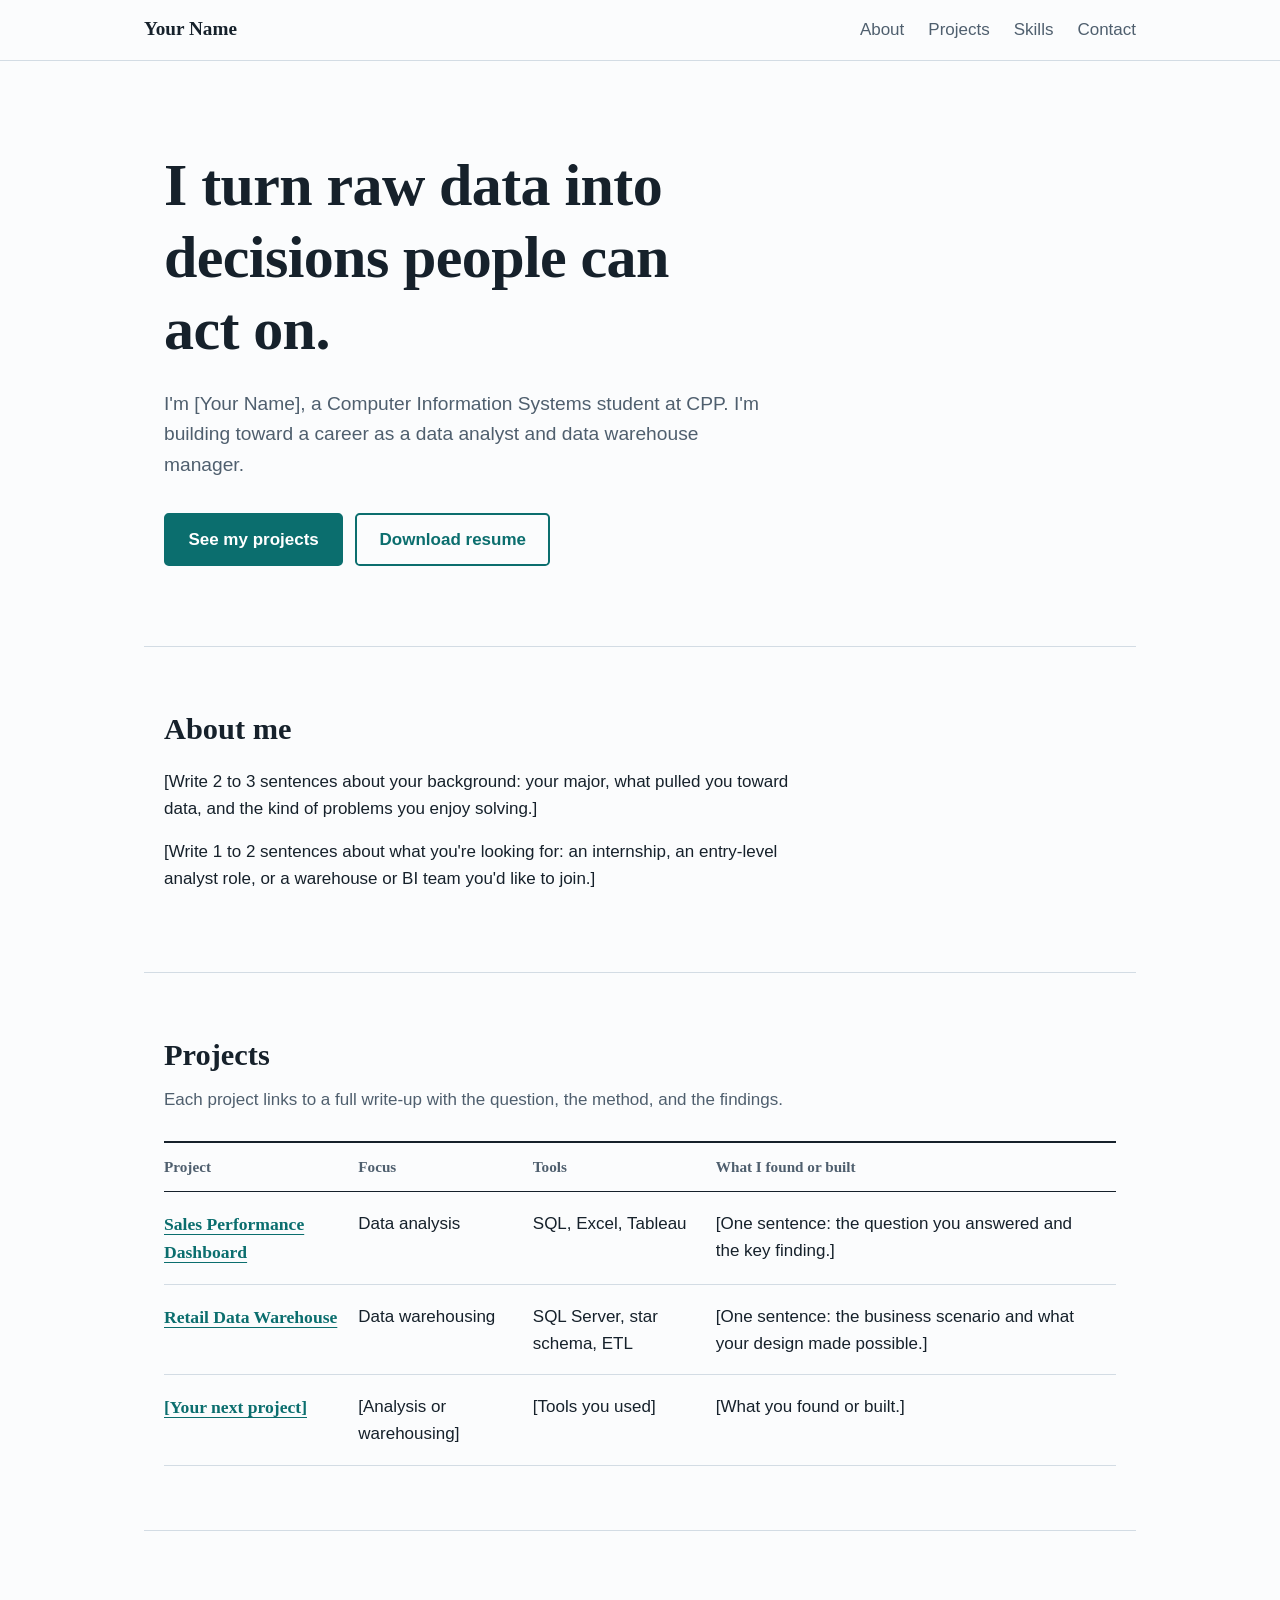
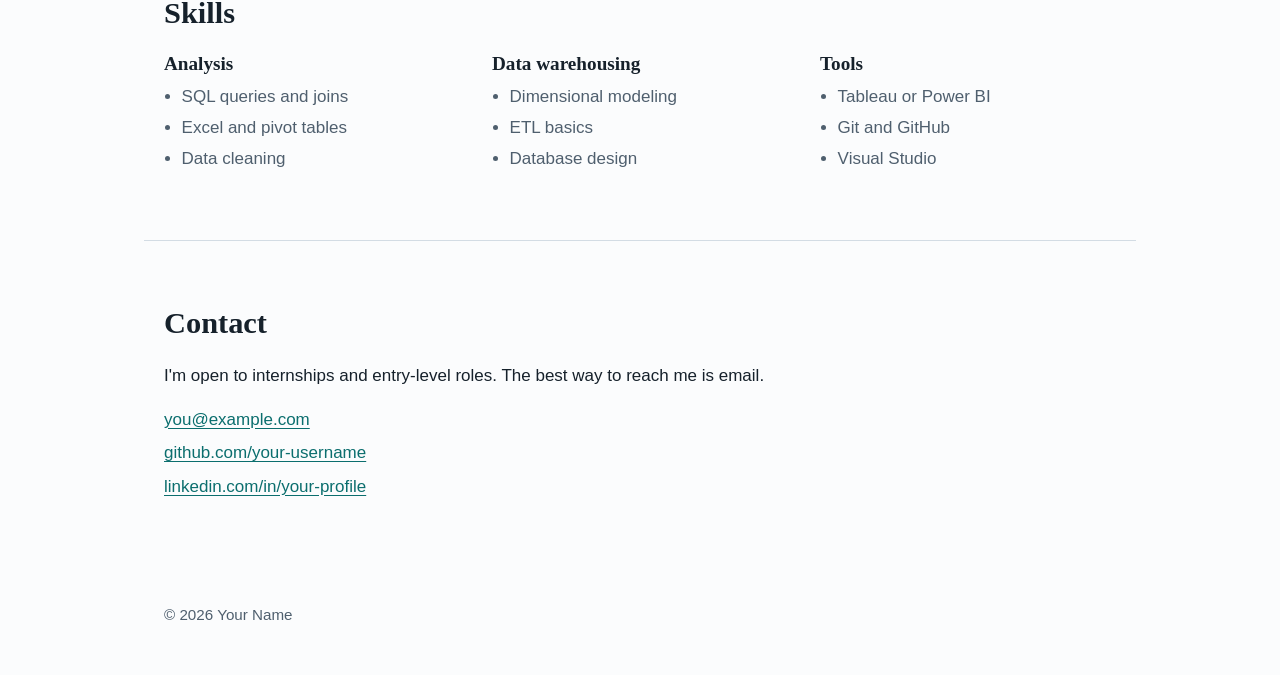
==== index.html @ d79a172a "Rename homepage to index" ====
<!DOCTYPE html>
<html lang="en">
<head>
  <meta charset="utf-8">
  <meta name="viewport" content="width=device-width, initial-scale=1">
  <!-- EDIT: page title and description (shows in browser tabs and search results) -->
  <title>Your Name | Data Analyst Portfolio</title>
  <meta name="description" content="Portfolio of Your Name, a Computer Information Systems student focused on data analysis and data warehousing.">
  <link rel="stylesheet" href="style.css">
</head>
<body>
  <a class="skip" href="#main">Skip to content</a>

  <header class="site-header">
    <a class="brand" href="#top">Your Name</a>
    <nav aria-label="Main">
      <a href="#about">About</a>
      <a href="#projects">Projects</a>
      <a href="#skills">Skills</a>
      <a href="#contact">Contact</a>
    </nav>
  </header>

  <main id="main">

    <!-- HERO: say what you do and who it helps, in one sentence -->
    <section class="hero" id="top">
      <h1>I turn raw data into decisions people can act on.</h1>
      <p class="lead">
        I'm [Your Name], a Computer Information Systems student at CPP.
        I'm building toward a career as a data analyst and data warehouse manager.
      </p>
      <p class="actions">
        <a class="button" href="#projects">See my projects</a>
        <!-- EDIT: put your resume PDF in this folder and match the file name -->
        <a class="button button-quiet" href="resume.pdf">Download resume</a>
      </p>
    </section>

    <!-- ABOUT: 2 short paragraphs. Who you are, what you're aiming for. -->
    <section id="about">
      <h2>About me</h2>
      <div class="prose">
        <p>
          [Write 2 to 3 sentences about your background: your major, what pulled you toward data,
          and the kind of problems you enjoy solving.]
        </p>
        <p>
          [Write 1 to 2 sentences about what you're looking for: an internship, an entry-level
          analyst role, or a warehouse or BI team you'd like to join.]
        </p>
      </div>
    </section>

    <!-- PROJECTS: one row per project. Copy a <tr> block to add more. -->
    <section id="projects">
      <h2>Projects</h2>
      <p class="section-note">Each project links to a full write-up with the question, the method, and the findings.</p>

      <table class="projects">
        <caption class="visually-hidden">Selected data projects</caption>
        <thead>
          <tr>
            <th scope="col">Project</th>
            <th scope="col">Focus</th>
            <th scope="col">Tools</th>
            <th scope="col">What I found or built</th>
          </tr>
        </thead>
        <tbody>
          <tr>
            <th scope="row" data-label="Project">
              <!-- EDIT: replace # with your GitHub repo link once it exists -->
              <a href="#">Sales Performance Dashboard</a>
            </th>
            <td data-label="Focus">Data analysis</td>
            <td data-label="Tools">SQL, Excel, Tableau</td>
            <td data-label="Result">[One sentence: the question you answered and the key finding.]</td>
          </tr>
          <tr>
            <th scope="row" data-label="Project">
              <a href="#">Retail Data Warehouse</a>
            </th>
            <td data-label="Focus">Data warehousing</td>
            <td data-label="Tools">SQL Server, star schema, ETL</td>
            <td data-label="Result">[One sentence: the business scenario and what your design made possible.]</td>
          </tr>
          <tr>
            <th scope="row" data-label="Project">
              <a href="#">[Your next project]</a>
            </th>
            <td data-label="Focus">[Analysis or warehousing]</td>
            <td data-label="Tools">[Tools you used]</td>
            <td data-label="Result">[What you found or built.]</td>
          </tr>
        </tbody>
      </table>
    </section>

    <!-- SKILLS: list only what you can talk about in an interview -->
    <section id="skills">
      <h2>Skills</h2>
      <div class="skill-groups">
        <div>
          <h3>Analysis</h3>
          <ul>
            <li>SQL queries and joins</li>
            <li>Excel and pivot tables</li>
            <li>Data cleaning</li>
          </ul>
        </div>
        <div>
          <h3>Data warehousing</h3>
          <ul>
            <li>Dimensional modeling</li>
            <li>ETL basics</li>
            <li>Database design</li>
          </ul>
        </div>
        <div>
          <h3>Tools</h3>
          <ul>
            <li>Tableau or Power BI</li>
            <li>Git and GitHub</li>
            <li>Visual Studio</li>
          </ul>
        </div>
      </div>
    </section>

    <!-- CONTACT: make it easy to reach you -->
    <section id="contact">
      <h2>Contact</h2>
      <p>I'm open to internships and entry-level roles. The best way to reach me is email.</p>
      <ul class="contact-list">
        <li><a href="mailto:you@example.com">you@example.com</a></li>
        <li><a href="https://github.com/your-username">github.com/your-username</a></li>
        <li><a href="https://www.linkedin.com/in/your-profile">linkedin.com/in/your-profile</a></li>
      </ul>
    </section>

  </main>

  <footer class="site-footer">
    <p>&copy; 2026 Your Name</p>
  </footer>
</body>
</html>
---- style.css ----
/* ---------- Design tokens: change these to re-theme the whole site ---------- */
:root {
  --ink: #16212b;
  --muted: #4f5f6e;
  --paper: #fbfcfd;
  --mist: #edf2f6;
  --rule: #d3dce4;
  --accent: #0b6e6e;
  --accent-dark: #084f4f;
  --serif: Cambria, Georgia, "Times New Roman", serif;
  --sans: "Segoe UI", Calibri, Arial, sans-serif;
  --page: 62rem;
}

* { box-sizing: border-box; }
html { scroll-behavior: smooth; scroll-padding-top: 4.5rem; }

body {
  margin: 0;
  background: var(--paper);
  color: var(--ink);
  font-family: var(--sans);
  font-size: 1.0625rem;
  line-height: 1.6;
}

a { color: var(--accent); text-underline-offset: 0.2em; }
a:hover { color: var(--accent-dark); }
:focus-visible { outline: 3px solid var(--accent); outline-offset: 3px; }

.skip {
  position: absolute; left: 1rem; top: -4rem;
  background: var(--ink); color: #fff; padding: 0.5rem 1rem; z-index: 10;
}
.skip:focus { top: 1rem; }

.visually-hidden {
  position: absolute; width: 1px; height: 1px; overflow: hidden;
  clip: rect(0 0 0 0); white-space: nowrap;
}

/* ---------- Header ---------- */
.site-header {
  position: sticky; top: 0; z-index: 5;
  display: flex; flex-wrap: wrap; align-items: center; justify-content: space-between;
  gap: 0.5rem 2rem;
  padding: 0.9rem max(1.25rem, calc((100% - var(--page)) / 2));
  background: var(--paper);
  border-bottom: 1px solid var(--rule);
}
.brand {
  font-family: var(--serif); font-weight: 700; font-size: 1.2rem;
  color: var(--ink); text-decoration: none;
}
.site-header nav { display: flex; gap: 1.5rem; }
.site-header nav a { color: var(--muted); text-decoration: none; }
.site-header nav a:hover { color: var(--accent); text-decoration: underline; }

/* ---------- Layout ---------- */
main > section {
  max-width: var(--page);
  margin: 0 auto;
  padding: 4rem 1.25rem;
  border-bottom: 1px solid var(--rule);
}
main > section:last-child { border-bottom: 0; }

h1, h2, h3 { font-family: var(--serif); line-height: 1.2; margin: 0; }
h2 { font-size: 1.9rem; margin-bottom: 1.25rem; }
h3 { font-size: 1.2rem; margin-bottom: 0.5rem; }

.prose { max-width: 40rem; }
.prose p { margin: 0 0 1rem; }

/* ---------- Hero ---------- */
.hero { padding-top: 5.5rem; padding-bottom: 5rem; }
.hero h1 {
  font-size: clamp(2.3rem, 5.5vw, 3.75rem);
  max-width: 17ch;
  letter-spacing: -0.01em;
}
.lead { max-width: 38rem; margin: 1.5rem 0 0; font-size: 1.2rem; color: var(--muted); }
.actions { display: flex; flex-wrap: wrap; gap: 0.75rem; margin: 2rem 0 0; }

.button {
  display: inline-block; padding: 0.7rem 1.4rem;
  background: var(--accent); color: #fff;
  border: 2px solid var(--accent); border-radius: 0.3rem;
  font-weight: 600; text-decoration: none;
}
.button:hover { background: var(--accent-dark); border-color: var(--accent-dark); color: #fff; }
.button-quiet { background: transparent; color: var(--accent); }
.button-quiet:hover { background: var(--mist); color: var(--accent-dark); border-color: var(--accent-dark); }

/* ---------- Projects table ---------- */
.section-note { margin: -0.5rem 0 1.75rem; color: var(--muted); max-width: 40rem; }

.projects {
  width: 100%;
  border-collapse: collapse;
  border-top: 2px solid var(--ink);
  text-align: left;
}
.projects thead th {
  font-family: var(--serif); font-size: 0.95rem;
  padding: 0.75rem 1rem 0.75rem 0;
  border-bottom: 1px solid var(--ink);
  color: var(--muted);
}
.projects td, .projects tbody th {
  padding: 1.1rem 1rem 1.1rem 0;
  border-bottom: 1px solid var(--rule);
  vertical-align: top;
}
.projects tbody th { font-family: var(--serif); font-size: 1.1rem; }
.projects tbody tr:hover { background: var(--mist); }

/* ---------- Skills ---------- */
.skill-groups {
  display: grid;
  grid-template-columns: repeat(auto-fit, minmax(14rem, 1fr));
  gap: 2rem;
}
.skill-groups ul { margin: 0; padding-left: 1.1rem; color: var(--muted); }
.skill-groups li { margin-bottom: 0.25rem; }

/* ---------- Contact and footer ---------- */
.contact-list { list-style: none; padding: 0; margin: 1rem 0 0; }
.contact-list li { margin-bottom: 0.4rem; }

.site-footer {
  max-width: var(--page); margin: 0 auto; padding: 2rem 1.25rem 3rem;
  color: var(--muted); font-size: 0.95rem;
}
.site-footer p { margin: 0; }

/* ---------- Small screens: turn each table row into a stacked block ---------- */
@media (max-width: 44rem) {
  .projects thead { position: absolute; left: -9999px; }
  .projects, .projects tbody, .projects tr, .projects td, .projects tbody th { display: block; }
  .projects tr { padding: 1rem 0; border-bottom: 1px solid var(--rule); }
  .projects td, .projects tbody th { border: 0; padding: 0.15rem 0; }
  .projects td::before {
    content: attr(data-label) ": ";
    font-weight: 600; color: var(--ink);
  }
  .projects tbody tr:hover { background: transparent; }
  .site-header nav { gap: 1rem; }
}

@media (prefers-reduced-motion: reduce) {
  html { scroll-behavior: auto; }
}
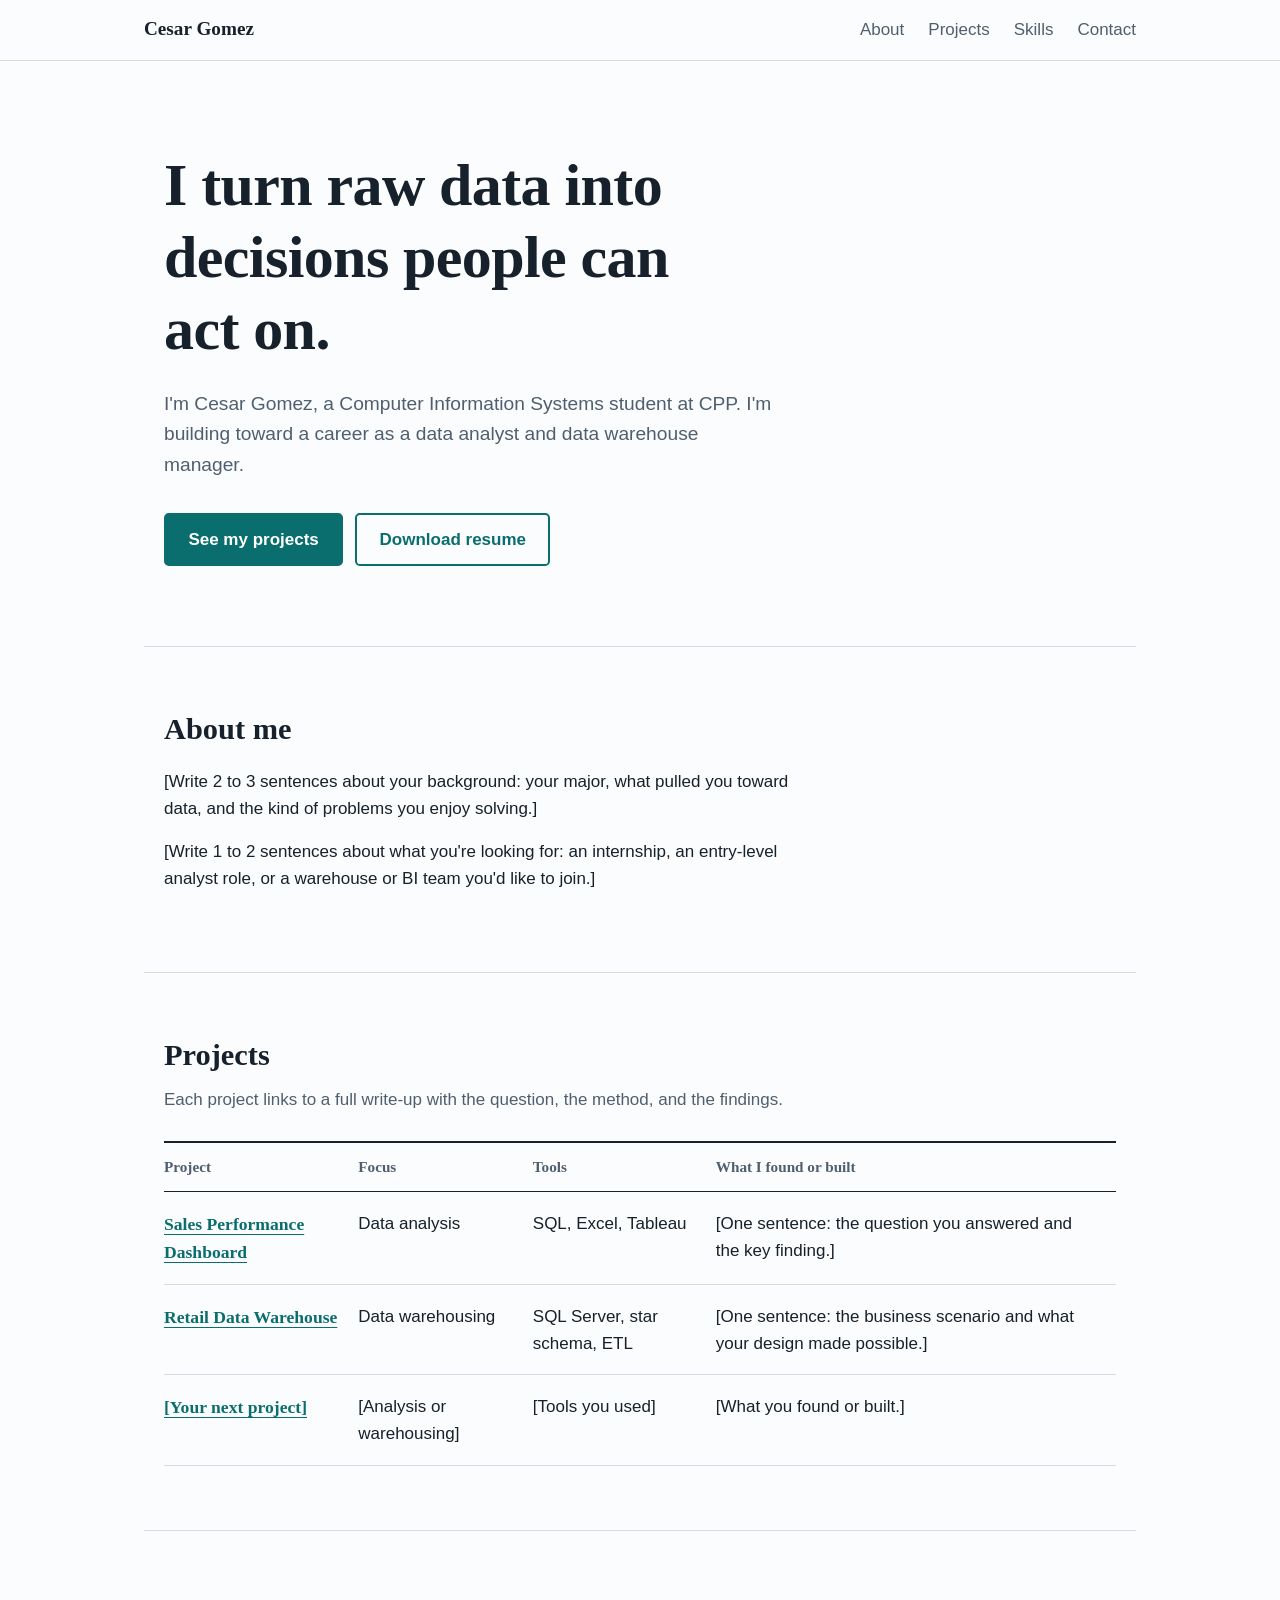
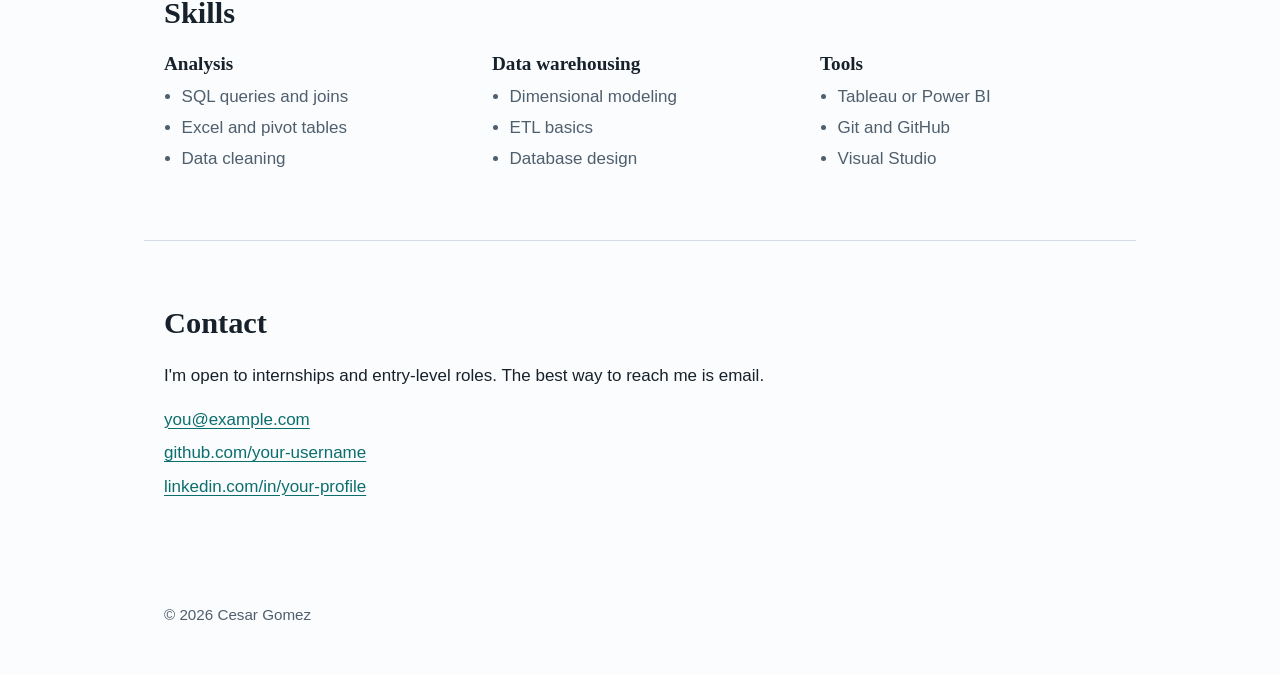
==== commit 8414d42d: "Clean up portfolio stucture" ====
--- a/index.html
+++ b/index.html
@@ -4,15 +4,15 @@
   <meta charset="utf-8">
   <meta name="viewport" content="width=device-width, initial-scale=1">
   <!-- EDIT: page title and description (shows in browser tabs and search results) -->
-  <title>Your Name | Data Analyst Portfolio</title>
-  <meta name="description" content="Portfolio of Your Name, a Computer Information Systems student focused on data analysis and data warehousing.">
+  <title>Cesar Gomez | Portfolio</title>
+  <meta name="description" content="Portfolio of Cesar Gomez, a Computer Information Systems student focused on data analysis and data warehousing.">
   <link rel="stylesheet" href="style.css">
 </head>
 <body>
   <a class="skip" href="#main">Skip to content</a>
 
   <header class="site-header">
-    <a class="brand" href="#top">Your Name</a>
+    <a class="brand" href="#top">Cesar Gomez</a>
     <nav aria-label="Main">
       <a href="#about">About</a>
       <a href="#projects">Projects</a>
@@ -27,7 +27,7 @@
     <section class="hero" id="top">
       <h1>I turn raw data into decisions people can act on.</h1>
       <p class="lead">
-        I'm [Your Name], a Computer Information Systems student at CPP.
+        I'm Cesar Gomez, a Computer Information Systems student at CPP.
         I'm building toward a career as a data analyst and data warehouse manager.
       </p>
       <p class="actions">
@@ -142,7 +142,7 @@
   </main>
 
   <footer class="site-footer">
-    <p>&copy; 2026 Your Name</p>
+    <p>&copy; 2026 Cesar Gomez</p>
   </footer>
 </body>
 </html>
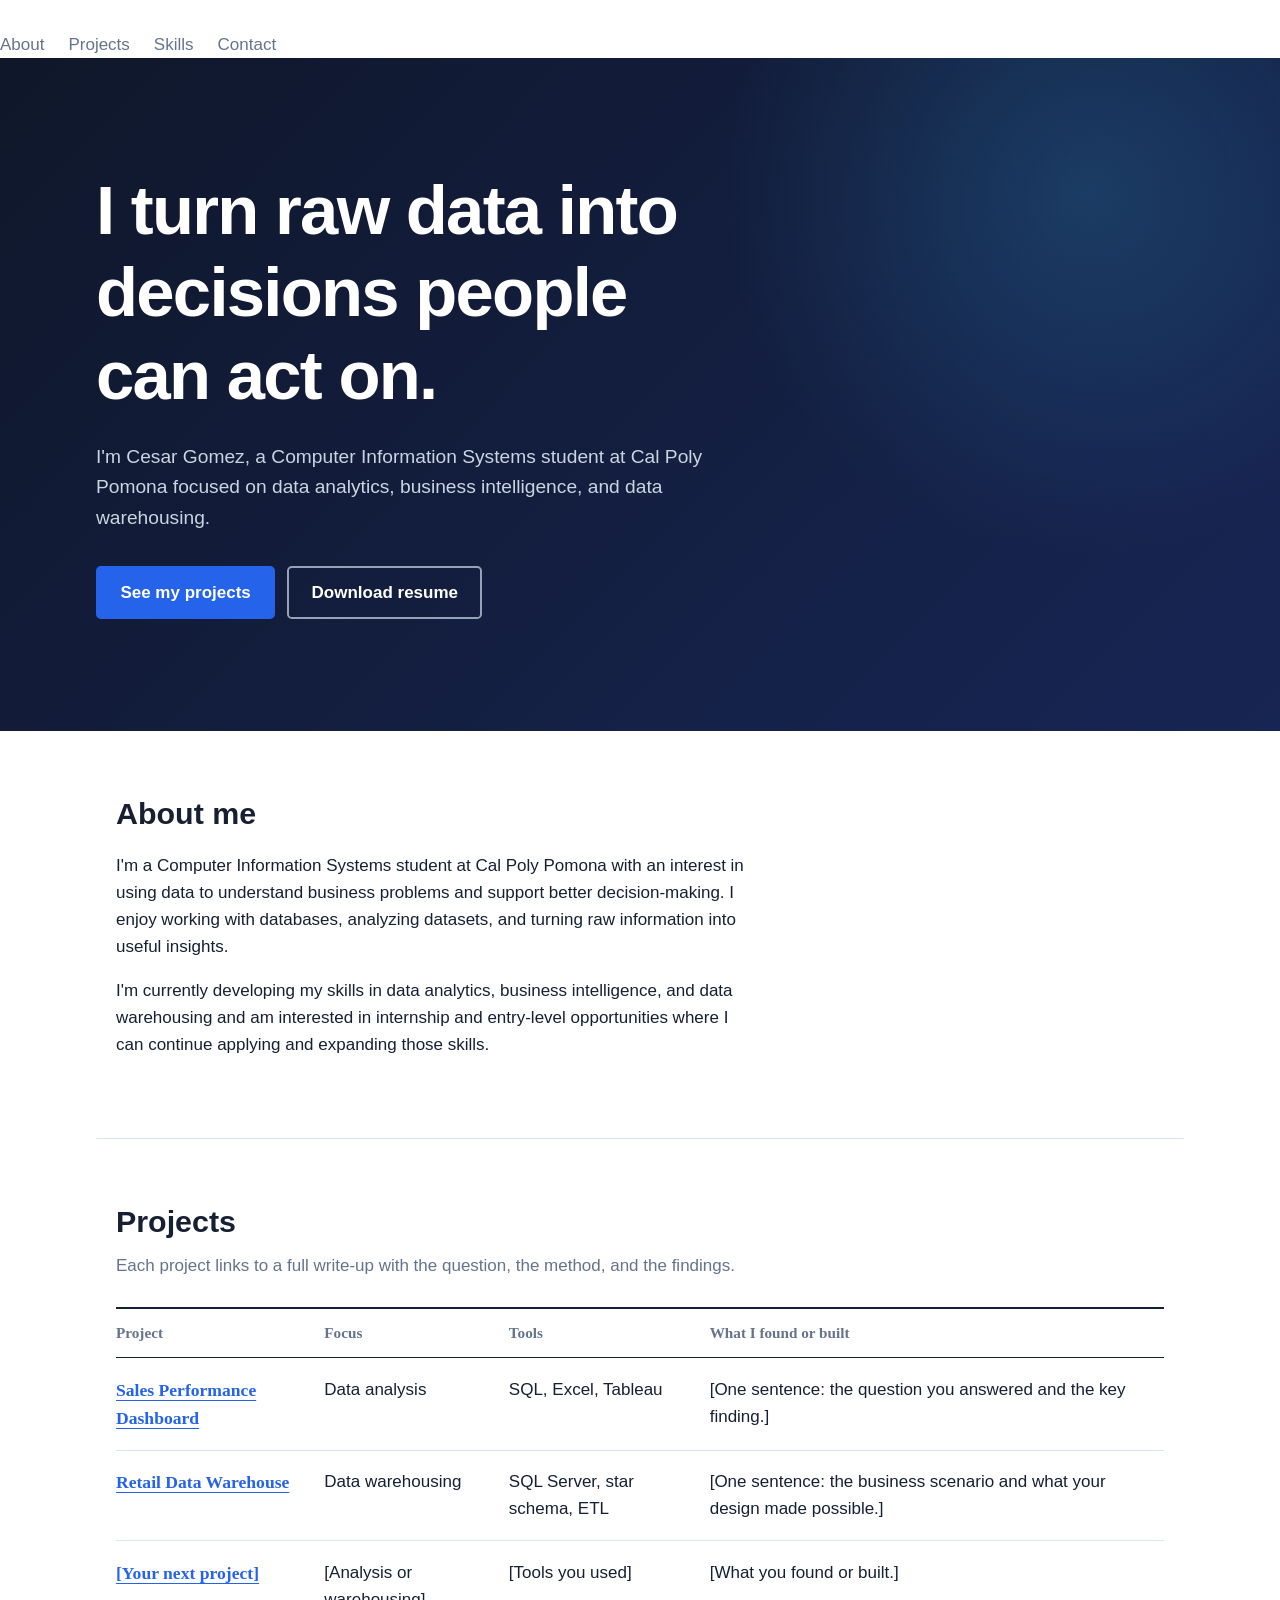
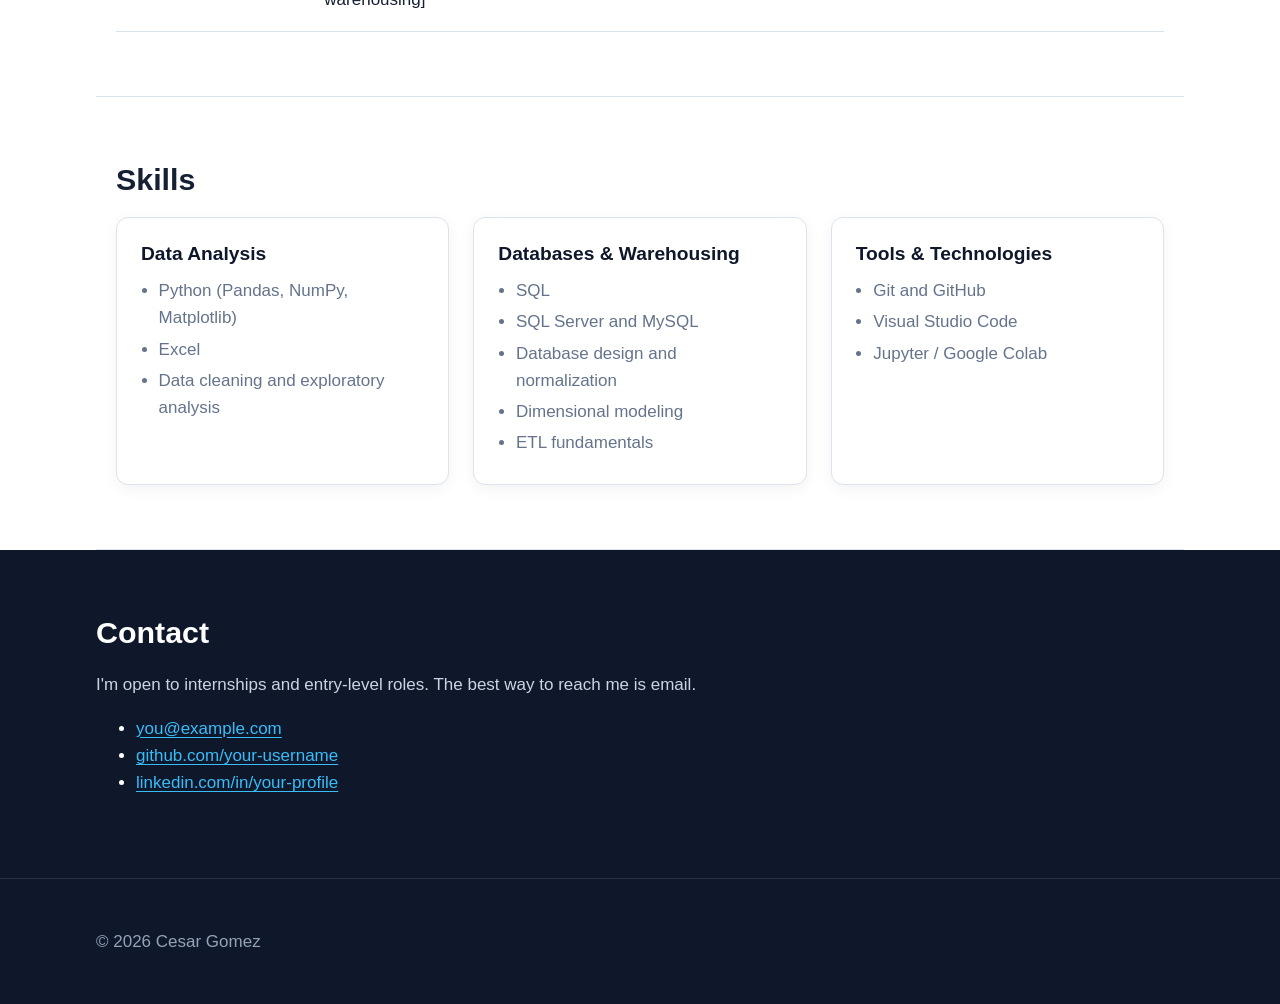
==== commit b0523cce: "change to css" ====
--- a/index.html
+++ b/index.html
@@ -27,9 +27,8 @@
     <section class="hero" id="top">
       <h1>I turn raw data into decisions people can act on.</h1>
       <p class="lead">
-        I'm Cesar Gomez, a Computer Information Systems student at CPP.
-        I'm building toward a career as a data analyst and data warehouse manager.
-      </p>
+          I'm Cesar Gomez, a Computer Information Systems student at Cal Poly Pomona
+          focused on data analytics, business intelligence, and data warehousing.    </p>
       <p class="actions">
         <a class="button" href="#projects">See my projects</a>
         <!-- EDIT: put your resume PDF in this folder and match the file name -->
@@ -42,12 +41,15 @@
       <h2>About me</h2>
       <div class="prose">
         <p>
-          [Write 2 to 3 sentences about your background: your major, what pulled you toward data,
-          and the kind of problems you enjoy solving.]
+           I'm a Computer Information Systems student at Cal Poly Pomona with an
+           interest in using data to understand business problems and support better
+           decision-making. I enjoy working with databases, analyzing datasets, and
+           turning raw information into useful insights.
         </p>
         <p>
-          [Write 1 to 2 sentences about what you're looking for: an internship, an entry-level
-          analyst role, or a warehouse or BI team you'd like to join.]
+          I'm currently developing my skills in data analytics, business intelligence,
+          and data warehousing and am interested in internship and entry-level
+         opportunities where I can continue applying and expanding those skills.
         </p>
       </div>
     </section>
@@ -98,35 +100,40 @@
     </section>
 
     <!-- SKILLS: list only what you can talk about in an interview -->
-    <section id="skills">
-      <h2>Skills</h2>
-      <div class="skill-groups">
-        <div>
-          <h3>Analysis</h3>
-          <ul>
-            <li>SQL queries and joins</li>
-            <li>Excel and pivot tables</li>
-            <li>Data cleaning</li>
-          </ul>
-        </div>
-        <div>
-          <h3>Data warehousing</h3>
-          <ul>
-            <li>Dimensional modeling</li>
-            <li>ETL basics</li>
-            <li>Database design</li>
-          </ul>
-        </div>
-        <div>
-          <h3>Tools</h3>
-          <ul>
-            <li>Tableau or Power BI</li>
-            <li>Git and GitHub</li>
-            <li>Visual Studio</li>
-          </ul>
-        </div>
-      </div>
-    </section>
+  <section id="skills">
+  <h2>Skills</h2>
+
+  <div class="skill-groups">
+    <div>
+      <h3>Data Analysis</h3>
+      <ul>
+        <li>Python (Pandas, NumPy, Matplotlib)</li>
+        <li>Excel</li>
+        <li>Data cleaning and exploratory analysis</li>
+      </ul>
+    </div>
+
+    <div>
+      <h3>Databases & Warehousing</h3>
+      <ul>
+        <li>SQL</li>
+        <li>SQL Server and MySQL</li>
+        <li>Database design and normalization</li>
+        <li>Dimensional modeling</li>
+        <li>ETL fundamentals</li>
+      </ul>
+    </div>
+
+    <div>
+      <h3>Tools & Technologies</h3>
+      <ul>
+        <li>Git and GitHub</li>
+        <li>Visual Studio Code</li>
+        <li>Jupyter / Google Colab</li>
+      </ul>
+    </div>
+  </div>
+</section>
 
     <!-- CONTACT: make it easy to reach you -->
     <section id="contact">
--- a/style.css
+++ b/style.css
@@ -1,15 +1,22 @@
 /* ---------- Design tokens: change these to re-theme the whole site ---------- */
 :root {
-  --ink: #16212b;
-  --muted: #4f5f6e;
-  --paper: #fbfcfd;
-  --mist: #edf2f6;
-  --rule: #d3dce4;
-  --accent: #0b6e6e;
-  --accent-dark: #084f4f;
+  --navy: #0f172a;
+  --navy-light: #1e293b;
+
+  --ink: #172033;
+  --muted: #64748b;
+
+  --paper: #ffffff;
+  --mist: #f1f5f9;
+  --rule: #dbe3ee;
+
+  --accent: #2563eb;
+  --accent-light: #38bdf8;
+  --accent-dark: #1d4ed8;
+
   --serif: Cambria, Georgia, "Times New Roman", serif;
-  --sans: "Segoe UI", Calibri, Arial, sans-serif;
-  --page: 62rem;
+  --sans: "Segoe UI", Arial, sans-serif;
+  --page: 68rem;
 }
 
 * { box-sizing: border-box; }
@@ -41,12 +48,45 @@
 
 /* ---------- Header ---------- */
 .site-header {
-  position: sticky; top: 0; z-index: 5;
-  display: flex; flex-wrap: wrap; align-items: center; justify-content: space-between;
+.site-header {
+  position: sticky;
+  top: 0;
+  z-index: 5;
+
+  display: flex;
+  flex-wrap: wrap;
+  align-items: center;
+  justify-content: space-between;
+
   gap: 0.5rem 2rem;
+
   padding: 0.9rem max(1.25rem, calc((100% - var(--page)) / 2));
-  background: var(--paper);
-  border-bottom: 1px solid var(--rule);
+
+  background: var(--navy);
+  border-bottom: 1px solid rgba(255, 255, 255, 0.1);
+}
+
+.brand {
+  font-family: var(--sans);
+  font-weight: 700;
+  font-size: 1.2rem;
+  color: white;
+  text-decoration: none;
+}
+
+.site-header nav {
+  display: flex;
+  gap: 1.5rem;
+}
+
+.site-header nav a {
+  color: #1d4ed8;
+  text-decoration: none;
+}
+
+.site-header nav a:hover {
+  color: var(--accent-light);
+}
 }
 .brand {
   font-family: var(--serif); font-weight: 700; font-size: 1.2rem;
@@ -65,7 +105,7 @@
 }
 main > section:last-child { border-bottom: 0; }
 
-h1, h2, h3 { font-family: var(--serif); line-height: 1.2; margin: 0; }
+h1, h2, h3 { font-family: var(--sans); line-height: 1.2; margin: 0; }
 h2 { font-size: 1.9rem; margin-bottom: 1.25rem; }
 h3 { font-size: 1.2rem; margin-bottom: 0.5rem; }
 
@@ -73,11 +113,35 @@
 .prose p { margin: 0 0 1rem; }
 
 /* ---------- Hero ---------- */
-.hero { padding-top: 5.5rem; padding-bottom: 5rem; }
+.hero {
+  max-width: none;
+  padding: 7rem max(1.25rem, calc((100% - var(--page)) / 2));
+  background:
+    radial-gradient(circle at 85% 20%, rgba(56, 189, 248, 0.18), transparent 30%),
+    linear-gradient(135deg, #0f172a, #172554);
+  color: white;
+  border-bottom: 0;
+}
+
 .hero h1 {
-  font-size: clamp(2.3rem, 5.5vw, 3.75rem);
-  max-width: 17ch;
-  letter-spacing: -0.01em;
+  font-size: clamp(2.6rem, 5.5vw, 4.3rem);
+  max-width: 16ch;
+  letter-spacing: -0.025em;
+}
+
+.hero .lead {
+  color: #cbd5e1;
+}
+
+.hero .button-quiet {
+  color: white;
+  border-color: #94a3b8;
+}
+
+.hero .button-quiet:hover {
+  background: rgba(255,255,255,0.1);
+  color: white;
+  border-color: white;
 }
 .lead { max-width: 38rem; margin: 1.5rem 0 0; font-size: 1.2rem; color: var(--muted); }
 .actions { display: flex; flex-wrap: wrap; gap: 0.75rem; margin: 2rem 0 0; }
@@ -116,24 +180,73 @@
 .projects tbody tr:hover { background: var(--mist); }
 
 /* ---------- Skills ---------- */
+/* ---------- Skills ---------- */
 .skill-groups {
   display: grid;
   grid-template-columns: repeat(auto-fit, minmax(14rem, 1fr));
-  gap: 2rem;
+  gap: 1.5rem;
+}
+
+.skill-groups > div {
+  background: white;
+  border: 1px solid var(--rule);
+  border-radius: 12px;
+  padding: 1.5rem;
+  box-shadow: 0 4px 16px rgba(15, 23, 42, 0.05);
+  transition: transform 0.2s ease, box-shadow 0.2s ease;
+}
+
+.skill-groups > div:hover {
+  transform: translateY(-3px);
+  box-shadow: 0 10px 25px rgba(15, 23, 42, 0.09);
+}
+
+.skill-groups h3 {
+  color: var(--navy);
+  margin-bottom: 0.75rem;
+}
+
+.skill-groups ul {
+  margin: 0;
+  padding-left: 1.1rem;
+  color: var(--muted);
+}
+
+.skill-groups li {
+  margin-bottom: 0.25rem;
 }
 .skill-groups ul { margin: 0; padding-left: 1.1rem; color: var(--muted); }
 .skill-groups li { margin-bottom: 0.25rem; }
 
 /* ---------- Contact and footer ---------- */
-.contact-list { list-style: none; padding: 0; margin: 1rem 0 0; }
-.contact-list li { margin-bottom: 0.4rem; }
+#contact {
+  max-width: none;
+  padding-left: max(1.25rem, calc((100% - var(--page)) / 2));
+  padding-right: max(1.25rem, calc((100% - var(--page)) / 2));
+  background: var(--navy);
+  color: white;
+}
+
+#contact h2 {
+  color: white;
+}
+
+#contact p {
+  color: #cbd5e1;
+}
+
+#contact a {
+  color: var(--accent-light);
+}
 
 .site-footer {
-  max-width: var(--page); margin: 0 auto; padding: 2rem 1.25rem 3rem;
-  color: var(--muted); font-size: 0.95rem;
-}
-.site-footer p { margin: 0; }
-
+  max-width: none;
+  margin: 0;
+  padding: 2rem max(1.25rem, calc((100% - var(--page)) / 2));
+  background: var(--navy);
+  color: #94a3b8;
+  border-top: 1px solid rgba(255,255,255,0.1);
+}
 /* ---------- Small screens: turn each table row into a stacked block ---------- */
 @media (max-width: 44rem) {
   .projects thead { position: absolute; left: -9999px; }
